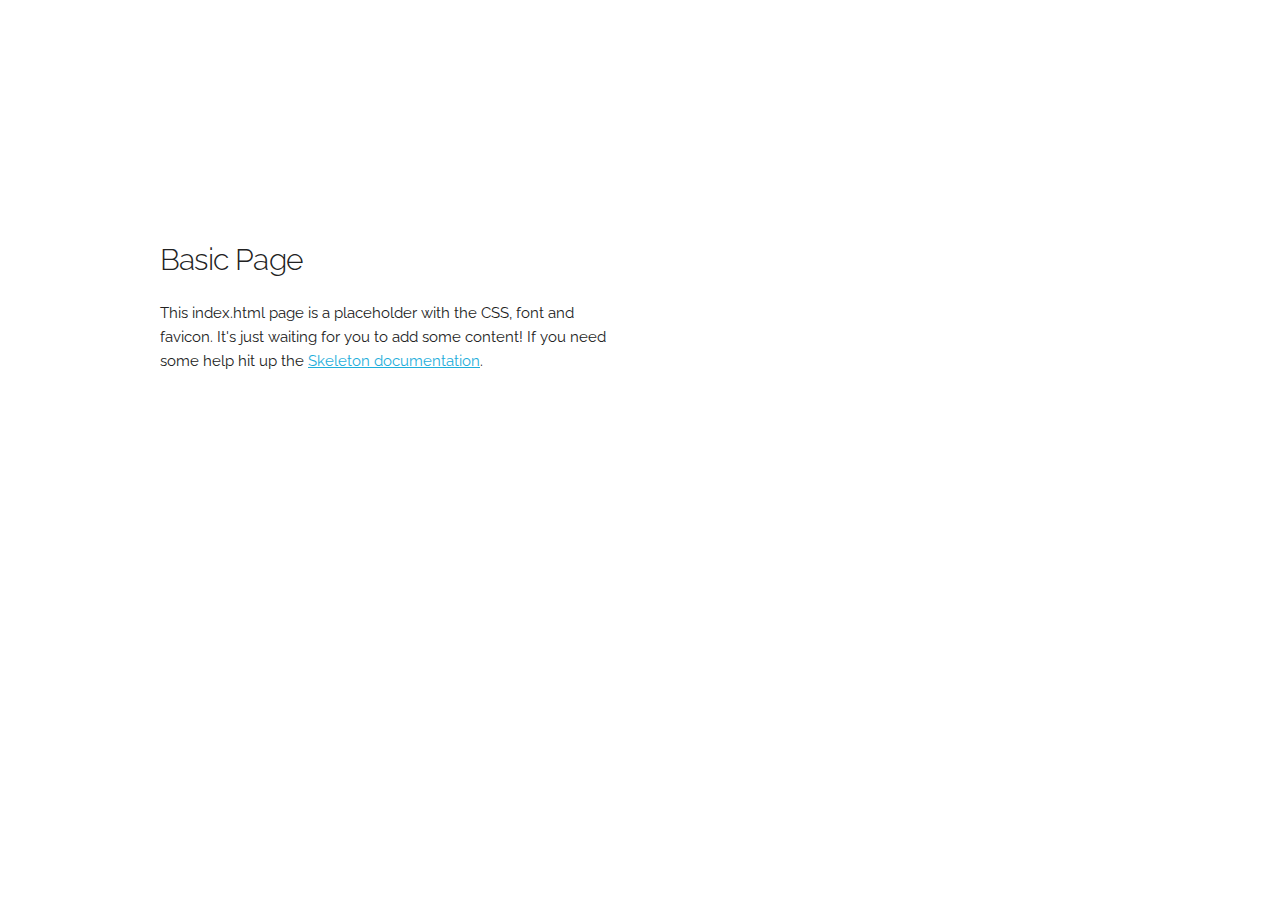
==== index.html @ ec8efbc2 "Very Rough Website has been uploaded." ====
<!DOCTYPE html>
<html lang="en">
<head>

  <!-- Basic Page Needs
  –––––––––––––––––––––––––––––––––––––––––––––––––– -->
  <meta charset="utf-8">
  <title>Your page title here :)</title>
  <meta name="description" content="">
  <meta name="author" content="">

  <!-- Mobile Specific Metas
  –––––––––––––––––––––––––––––––––––––––––––––––––– -->
  <meta name="viewport" content="width=device-width, initial-scale=1">

  <!-- FONT
  –––––––––––––––––––––––––––––––––––––––––––––––––– -->
  <link href="//fonts.googleapis.com/css?family=Raleway:400,300,600" rel="stylesheet" type="text/css">

  <!-- CSS
  –––––––––––––––––––––––––––––––––––––––––––––––––– -->
  <link rel="stylesheet" href="css/normalize.css">
  <link rel="stylesheet" href="css/skeleton.css">

  <!-- Favicon
  –––––––––––––––––––––––––––––––––––––––––––––––––– -->
  <link rel="icon" type="image/png" href="images/favicon.png">

</head>
<body>

  <!-- Primary Page Layout
  –––––––––––––––––––––––––––––––––––––––––––––––––– -->
  <div class="container">
    <div class="row">
      <div class="one-half column" style="margin-top: 25%">
        <h4>Basic Page</h4>
        <p>This index.html page is a placeholder with the CSS, font and favicon. It's just waiting for you to add some content! If you need some help hit up the <a href="http://www.getskeleton.com">Skeleton documentation</a>.</p>
      </div>
    </div>
  </div>

<!-- End Document
  –––––––––––––––––––––––––––––––––––––––––––––––––– -->
</body>
</html>
---- css/skeleton.css ----
/*
* Skeleton V2.0.4
* Copyright 2014, Dave Gamache
* www.getskeleton.com
* Free to use under the MIT license.
* http://www.opensource.org/licenses/mit-license.php
* 12/29/2014
*/


/* Table of contents
––––––––––––––––––––––––––––––––––––––––––––––––––
- Grid
- Base Styles
- Typography
- Links
- Buttons
- Forms
- Lists
- Code
- Tables
- Spacing
- Utilities
- Clearing
- Media Queries
*/


/* Grid
–––––––––––––––––––––––––––––––––––––––––––––––––– */
.container {
  position: relative;
  width: 100%;
  max-width: 960px;
  margin: 0 auto;
  padding: 0 20px;
  box-sizing: border-box; }
.column,
.columns {
  width: 100%;
  float: left;
  box-sizing: border-box; }

/* For devices larger than 400px */
@media (min-width: 400px) {
  .container {
    width: 85%;
    padding: 0; }
}

/* For devices larger than 550px */
@media (min-width: 550px) {
  .container {
    width: 80%; }
  .column,
  .columns {
    margin-left: 4%; }
  .column:first-child,
  .columns:first-child {
    margin-left: 0; }

  .one.column,
  .one.columns                    { width: 4.66666666667%; }
  .two.columns                    { width: 13.3333333333%; }
  .three.columns                  { width: 22%;            }
  .four.columns                   { width: 30.6666666667%; }
  .five.columns                   { width: 39.3333333333%; }
  .six.columns                    { width: 48%;            }
  .seven.columns                  { width: 56.6666666667%; }
  .eight.columns                  { width: 65.3333333333%; }
  .nine.columns                   { width: 74.0%;          }
  .ten.columns                    { width: 82.6666666667%; }
  .eleven.columns                 { width: 91.3333333333%; }
  .twelve.columns                 { width: 100%; margin-left: 0; }

  .one-third.column               { width: 30.6666666667%; }
  .two-thirds.column              { width: 65.3333333333%; }

  .one-half.column                { width: 48%; }

  /* Offsets */
  .offset-by-one.column,
  .offset-by-one.columns          { margin-left: 8.66666666667%; }
  .offset-by-two.column,
  .offset-by-two.columns          { margin-left: 17.3333333333%; }
  .offset-by-three.column,
  .offset-by-three.columns        { margin-left: 26%;            }
  .offset-by-four.column,
  .offset-by-four.columns         { margin-left: 34.6666666667%; }
  .offset-by-five.column,
  .offset-by-five.columns         { margin-left: 43.3333333333%; }
  .offset-by-six.column,
  .offset-by-six.columns          { margin-left: 52%;            }
  .offset-by-seven.column,
  .offset-by-seven.columns        { margin-left: 60.6666666667%; }
  .offset-by-eight.column,
  .offset-by-eight.columns        { margin-left: 69.3333333333%; }
  .offset-by-nine.column,
  .offset-by-nine.columns         { margin-left: 78.0%;          }
  .offset-by-ten.column,
  .offset-by-ten.columns          { margin-left: 86.6666666667%; }
  .offset-by-eleven.column,
  .offset-by-eleven.columns       { margin-left: 95.3333333333%; }

  .offset-by-one-third.column,
  .offset-by-one-third.columns    { margin-left: 34.6666666667%; }
  .offset-by-two-thirds.column,
  .offset-by-two-thirds.columns   { margin-left: 69.3333333333%; }

  .offset-by-one-half.column,
  .offset-by-one-half.columns     { margin-left: 52%; }

}


/* Base Styles
–––––––––––––––––––––––––––––––––––––––––––––––––– */
/* NOTE
html is set to 62.5% so that all the REM measurements throughout Skeleton
are based on 10px sizing. So basically 1.5rem = 15px :) */
html {
  font-size: 62.5%; }
body {
  font-size: 1.5em; /* currently ems cause chrome bug misinterpreting rems on body element */
  line-height: 1.6;
  font-weight: 400;
  font-family: "Raleway", "HelveticaNeue", "Helvetica Neue", Helvetica, Arial, sans-serif;
  color: #222; }


/* Typography
–––––––––––––––––––––––––––––––––––––––––––––––––– */
h1, h2, h3, h4, h5, h6 {
  margin-top: 0;
  margin-bottom: 2rem;
  font-weight: 300; }
h1 { font-size: 4.0rem; line-height: 1.2;  letter-spacing: -.1rem;}
h2 { font-size: 3.6rem; line-height: 1.25; letter-spacing: -.1rem; }
h3 { font-size: 3.0rem; line-height: 1.3;  letter-spacing: -.1rem; }
h4 { font-size: 2.4rem; line-height: 1.35; letter-spacing: -.08rem; }
h5 { font-size: 1.8rem; line-height: 1.5;  letter-spacing: -.05rem; }
h6 { font-size: 1.5rem; line-height: 1.6;  letter-spacing: 0; }

/* Larger than phablet */
@media (min-width: 550px) {
  h1 { font-size: 5.0rem; }
  h2 { font-size: 4.2rem; }
  h3 { font-size: 3.6rem; }
  h4 { font-size: 3.0rem; }
  h5 { font-size: 2.4rem; }
  h6 { font-size: 1.5rem; }
}

p {
  margin-top: 0; }


/* Links
–––––––––––––––––––––––––––––––––––––––––––––––––– */
a {
  color: #1EAEDB; }
a:hover {
  color: #0FA0CE; }


/* Buttons
–––––––––––––––––––––––––––––––––––––––––––––––––– */
.button,
button,
input[type="submit"],
input[type="reset"],
input[type="button"] {
  display: inline-block;
  height: 38px;
  padding: 0 30px;
  color: #555;
  text-align: center;
  font-size: 11px;
  font-weight: 600;
  line-height: 38px;
  letter-spacing: .1rem;
  text-transform: uppercase;
  text-decoration: none;
  white-space: nowrap;
  background-color: transparent;
  border-radius: 4px;
  border: 1px solid #bbb;
  cursor: pointer;
  box-sizing: border-box; }
.button:hover,
button:hover,
input[type="submit"]:hover,
input[type="reset"]:hover,
input[type="button"]:hover,
.button:focus,
button:focus,
input[type="submit"]:focus,
input[type="reset"]:focus,
input[type="button"]:focus {
  color: #333;
  border-color: #888;
  outline: 0; }
.button.button-primary,
button.button-primary,
input[type="submit"].button-primary,
input[type="reset"].button-primary,
input[type="button"].button-primary {
  color: #FFF;
  background-color: #33C3F0;
  border-color: #33C3F0; }
.button.button-primary:hover,
button.button-primary:hover,
input[type="submit"].button-primary:hover,
input[type="reset"].button-primary:hover,
input[type="button"].button-primary:hover,
.button.button-primary:focus,
button.button-primary:focus,
input[type="submit"].button-primary:focus,
input[type="reset"].button-primary:focus,
input[type="button"].button-primary:focus {
  color: #FFF;
  background-color: #1EAEDB;
  border-color: #1EAEDB; }


/* Forms
–––––––––––––––––––––––––––––––––––––––––––––––––– */
input[type="email"],
input[type="number"],
input[type="search"],
input[type="text"],
input[type="tel"],
input[type="url"],
input[type="password"],
textarea,
select {
  height: 38px;
  padding: 6px 10px; /* The 6px vertically centers text on FF, ignored by Webkit */
  background-color: #fff;
  border: 1px solid #D1D1D1;
  border-radius: 4px;
  box-shadow: none;
  box-sizing: border-box; }
/* Removes awkward default styles on some inputs for iOS */
input[type="email"],
input[type="number"],
input[type="search"],
input[type="text"],
input[type="tel"],
input[type="url"],
input[type="password"],
textarea {
  -webkit-appearance: none;
     -moz-appearance: none;
          appearance: none; }
textarea {
  min-height: 65px;
  padding-top: 6px;
  padding-bottom: 6px; }
input[type="email"]:focus,
input[type="number"]:focus,
input[type="search"]:focus,
input[type="text"]:focus,
input[type="tel"]:focus,
input[type="url"]:focus,
input[type="password"]:focus,
textarea:focus,
select:focus {
  border: 1px solid #33C3F0;
  outline: 0; }
label,
legend {
  display: block;
  margin-bottom: .5rem;
  font-weight: 600; }
fieldset {
  padding: 0;
  border-width: 0; }
input[type="checkbox"],
input[type="radio"] {
  display: inline; }
label > .label-body {
  display: inline-block;
  margin-left: .5rem;
  font-weight: normal; }


/* Lists
–––––––––––––––––––––––––––––––––––––––––––––––––– */
ul {
  list-style: circle inside; }
ol {
  list-style: decimal inside; }
ol, ul {
  padding-left: 0;
  margin-top: 0; }
ul ul,
ul ol,
ol ol,
ol ul {
  margin: 1.5rem 0 1.5rem 3rem;
  font-size: 90%; }
li {
  margin-bottom: 1rem; }


/* Code
–––––––––––––––––––––––––––––––––––––––––––––––––– */
code {
  padding: .2rem .5rem;
  margin: 0 .2rem;
  font-size: 90%;
  white-space: nowrap;
  background: #F1F1F1;
  border: 1px solid #E1E1E1;
  border-radius: 4px; }
pre > code {
  display: block;
  padding: 1rem 1.5rem;
  white-space: pre; }


/* Tables
–––––––––––––––––––––––––––––––––––––––––––––––––– */
th,
td {
  padding: 12px 15px;
  text-align: left;
  border-bottom: 1px solid #E1E1E1; }
th:first-child,
td:first-child {
  padding-left: 0; }
th:last-child,
td:last-child {
  padding-right: 0; }


/* Spacing
–––––––––––––––––––––––––––––––––––––––––––––––––– */
button,
.button {
  margin-bottom: 1rem; }
input,
textarea,
select,
fieldset {
  margin-bottom: 1.5rem; }
pre,
blockquote,
dl,
figure,
table,
p,
ul,
ol,
form {
  margin-bottom: 2.5rem; }


/* Utilities
–––––––––––––––––––––––––––––––––––––––––––––––––– */
.u-full-width {
  width: 100%;
  box-sizing: border-box; }
.u-max-full-width {
  max-width: 100%;
  box-sizing: border-box; }
.u-pull-right {
  float: right; }
.u-pull-left {
  float: left; }


/* Misc
–––––––––––––––––––––––––––––––––––––––––––––––––– */
hr {
  margin-top: 3rem;
  margin-bottom: 3.5rem;
  border-width: 0;
  border-top: 1px solid #E1E1E1; }


/* Clearing
–––––––––––––––––––––––––––––––––––––––––––––––––– */

/* Self Clearing Goodness */
.container:after,
.row:after,
.u-cf {
  content: "";
  display: table;
  clear: both; }


/* Media Queries
–––––––––––––––––––––––––––––––––––––––––––––––––– */
/*
Note: The best way to structure the use of media queries is to create the queries
near the relevant code. For example, if you wanted to change the styles for buttons
on small devices, paste the mobile query code up in the buttons section and style it
there.
*/


/* Larger than mobile */
@media (min-width: 400px) {}

/* Larger than phablet (also point when grid becomes active) */
@media (min-width: 550px) {}

/* Larger than tablet */
@media (min-width: 750px) {}

/* Larger than desktop */
@media (min-width: 1000px) {}

/* Larger than Desktop HD */
@media (min-width: 1200px) {}
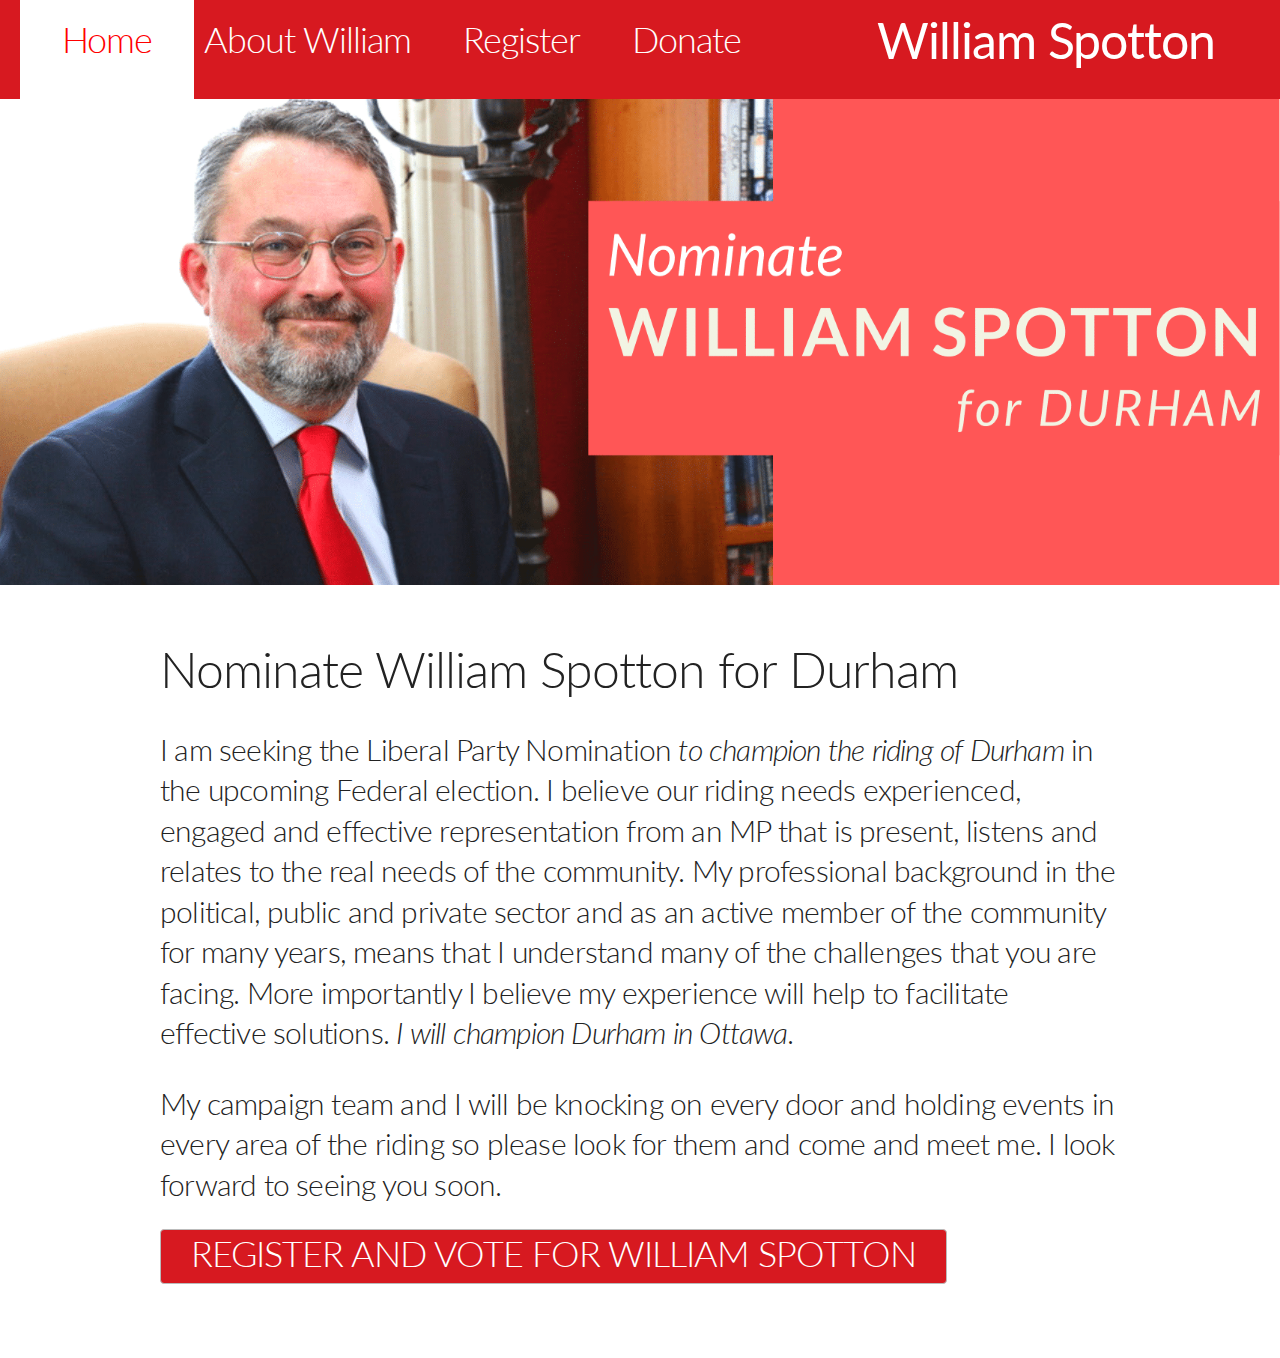
==== commit d8b5eb36: "~ Added content and styles to index.html, about.html, register.html. TODO: Add rotating testimonials" ====
--- a/index.html
+++ b/index.html
@@ -5,7 +5,7 @@
   <!-- Basic Page Needs
   –––––––––––––––––––––––––––––––––––––––––––––––––– -->
   <meta charset="utf-8">
-  <title>Your page title here :)</title>
+  <title>William Spotton</title>
   <meta name="description" content="">
   <meta name="author" content="">
 
@@ -15,12 +15,18 @@
 
   <!-- FONT
   –––––––––––––––––––––––––––––––––––––––––––––––––– -->
-  <link href="//fonts.googleapis.com/css?family=Raleway:400,300,600" rel="stylesheet" type="text/css">
+  <link href="https://fonts.googleapis.com/css?family=Lato:300,400,700,700i" rel="stylesheet">
 
   <!-- CSS
   –––––––––––––––––––––––––––––––––––––––––––––––––– -->
   <link rel="stylesheet" href="css/normalize.css">
   <link rel="stylesheet" href="css/skeleton.css">
+  <link rel="stylesheet" href="css/uniform.css">
+  <link rel="stylesheet" href="css/index.css">
+
+  <!-- JS -->
+  <script src="https://ajax.googleapis.com/ajax/libs/jquery/3.3.1/jquery.min.js"></script>
+
 
   <!-- Favicon
   –––––––––––––––––––––––––––––––––––––––––––––––––– -->
@@ -29,16 +35,69 @@
 </head>
 <body>
 
+  <!-- Navbar --------------------------------------- -->
+<div class="row navbar">
+  <ul>
+    <li>
+      <a class="active">
+        <h3>Home</h3>
+      </a>
+    </li>
+    <li>
+      <a href="about.html">
+        <h3>About William</h3>
+      </a>
+    </li>
+    <li>
+      <a href="register.html">
+        <h3>Register</h3>
+      </a>
+    </li>
+    <li>
+      <a href="donate.html">
+        <h3>Donate</h3>
+      </a>
+    </li>
+    <li style="float:right; color: white; margin-right:65px; text-align: center;">
+      <h1 style="padding-top: 10px; font-weight:400;">William Spotton </h1>
+    </li>
+  </ul>
+</div>
+
+
   <!-- Primary Page Layout
   –––––––––––––––––––––––––––––––––––––––––––––––––– -->
-  <div class="container">
+
+  <div class="row header-content">
+    <img src="images/ws.png" width="100%">
+  </div>
+
+  <div class="container main-content">
     <div class="row">
-      <div class="one-half column" style="margin-top: 25%">
-        <h4>Basic Page</h4>
-        <p>This index.html page is a placeholder with the CSS, font and favicon. It's just waiting for you to add some content! If you need some help hit up the <a href="http://www.getskeleton.com">Skeleton documentation</a>.</p>
+      <div class="twelve columns" style="margin-top: 5%">
+        <h1>Nominate William Spotton for Durham</h1>
+        <h4 style="padding-top:10px">
+
+          I am seeking the Liberal Party Nomination <em>to champion the riding of Durham</em> in the upcoming Federal election. I believe our riding needs experienced, engaged and effective representation from an MP that is present, listens and relates to the real needs of the community. My professional background in the political, public and private sector and as an active member of the community for many years, means that I understand many of the challenges that you are facing. More importantly I believe my experience will help to facilitate effective solutions. <em>I will champion Durham in Ottawa.</em> 
+        </h4>
+        <h4 style="padding-top:10px">          
+          My campaign team and I will be knocking on every door and holding events in every area of the riding so please look for them and come and meet me. I look forward to seeing you soon. 
+        </h4>
+        <a style="margin-top: 5px;"class="button button-register" href="https://secure.liberal.ca/page/register-nomination?campid=7010a000001b3PhAAI">
+          <h3>
+            Register and Vote for William Spotton          
+          </h3>
+        </a>          
       </div>
     </div>
   </div>
+  <div class="row" style="margin-top: 5%">
+
+  </div>
+
+
+
+
 
 <!-- End Document
   –––––––––––––––––––––––––––––––––––––––––––––––––– -->
--- a/css/skeleton.css
+++ b/css/skeleton.css
@@ -124,7 +124,7 @@
   font-size: 1.5em; /* currently ems cause chrome bug misinterpreting rems on body element */
   line-height: 1.6;
   font-weight: 400;
-  font-family: "Raleway", "HelveticaNeue", "Helvetica Neue", Helvetica, Arial, sans-serif;
+  font-family: "Lato", "HelveticaNeue", "Helvetica Neue", Helvetica, Arial, sans-serif;
   color: #222; }
 
 
--- a/css/uniform.css
+++ b/css/uniform.css
@@ -0,0 +1,87 @@
+
+/*=-----------------navbar --------------------------*/
+.navbar {
+  height: 98px;
+  width: 100%;
+  z-index: 100; /*Add this*/
+
+}
+
+ul {
+  list-style-type: none;
+  margin: 0;
+  padding: 0;
+  overflow: hidden;
+  background-color: #d71920;
+  position: fixed;
+  top: 0;
+  z-index: 100;
+  width: 100%;
+}
+
+
+li {
+  float: left;
+  margin-bottom: 0px;
+}
+
+
+li a {
+  display: block;
+  color: white;
+  text-align: center;
+  margin-left: 20px;
+  padding: 16px 16px;
+  width: 100%;
+  height: 100%;
+  text-decoration: none;
+  -o-transition:color .1s ease-out, background .1s ease-in;
+  -ms-transition:color .1s ease-out, background .1s ease-in;
+  -moz-transition:color .1s ease-out, background .1s ease-in;
+  -webkit-transition:color .1s ease-out, background .1s ease-in;
+  /* ...and now override with proper CSS property */
+  transition:color .1s ease-out, background .1s ease-in;
+
+}
+
+li a:hover {
+  background-color: #fff;
+  color: red;
+}
+
+.active {
+  background-color: #fff;
+  color: red;
+}
+
+
+/*=-------------- end of nav -------------------------*/
+
+
+
+/* Header ------------------------------------------------*/
+.header-content {
+  height: 30%;
+}
+/*---------------------------------------------------------*/
+
+
+/*-------------------------------------------------------*/
+
+.button-register {
+  height: 55px;
+  background-color: #d71920;
+  color: white; 
+  -o-transition:color .1s ease-out, background .1s ease-in;
+  -ms-transition:color .1s ease-out, background .1s ease-in;
+  -moz-transition:color .1s ease-out, background .1s ease-in;
+  -webkit-transition:color .1s ease-out, background .1s ease-in;
+  /* ...and now override with proper CSS property */
+  transition:color .1s ease-out, background .1s ease-in;  
+}
+
+.button-register:hover {
+  background-color: white;
+  color: red; 
+}
+/*-------------------------------------------------------*/